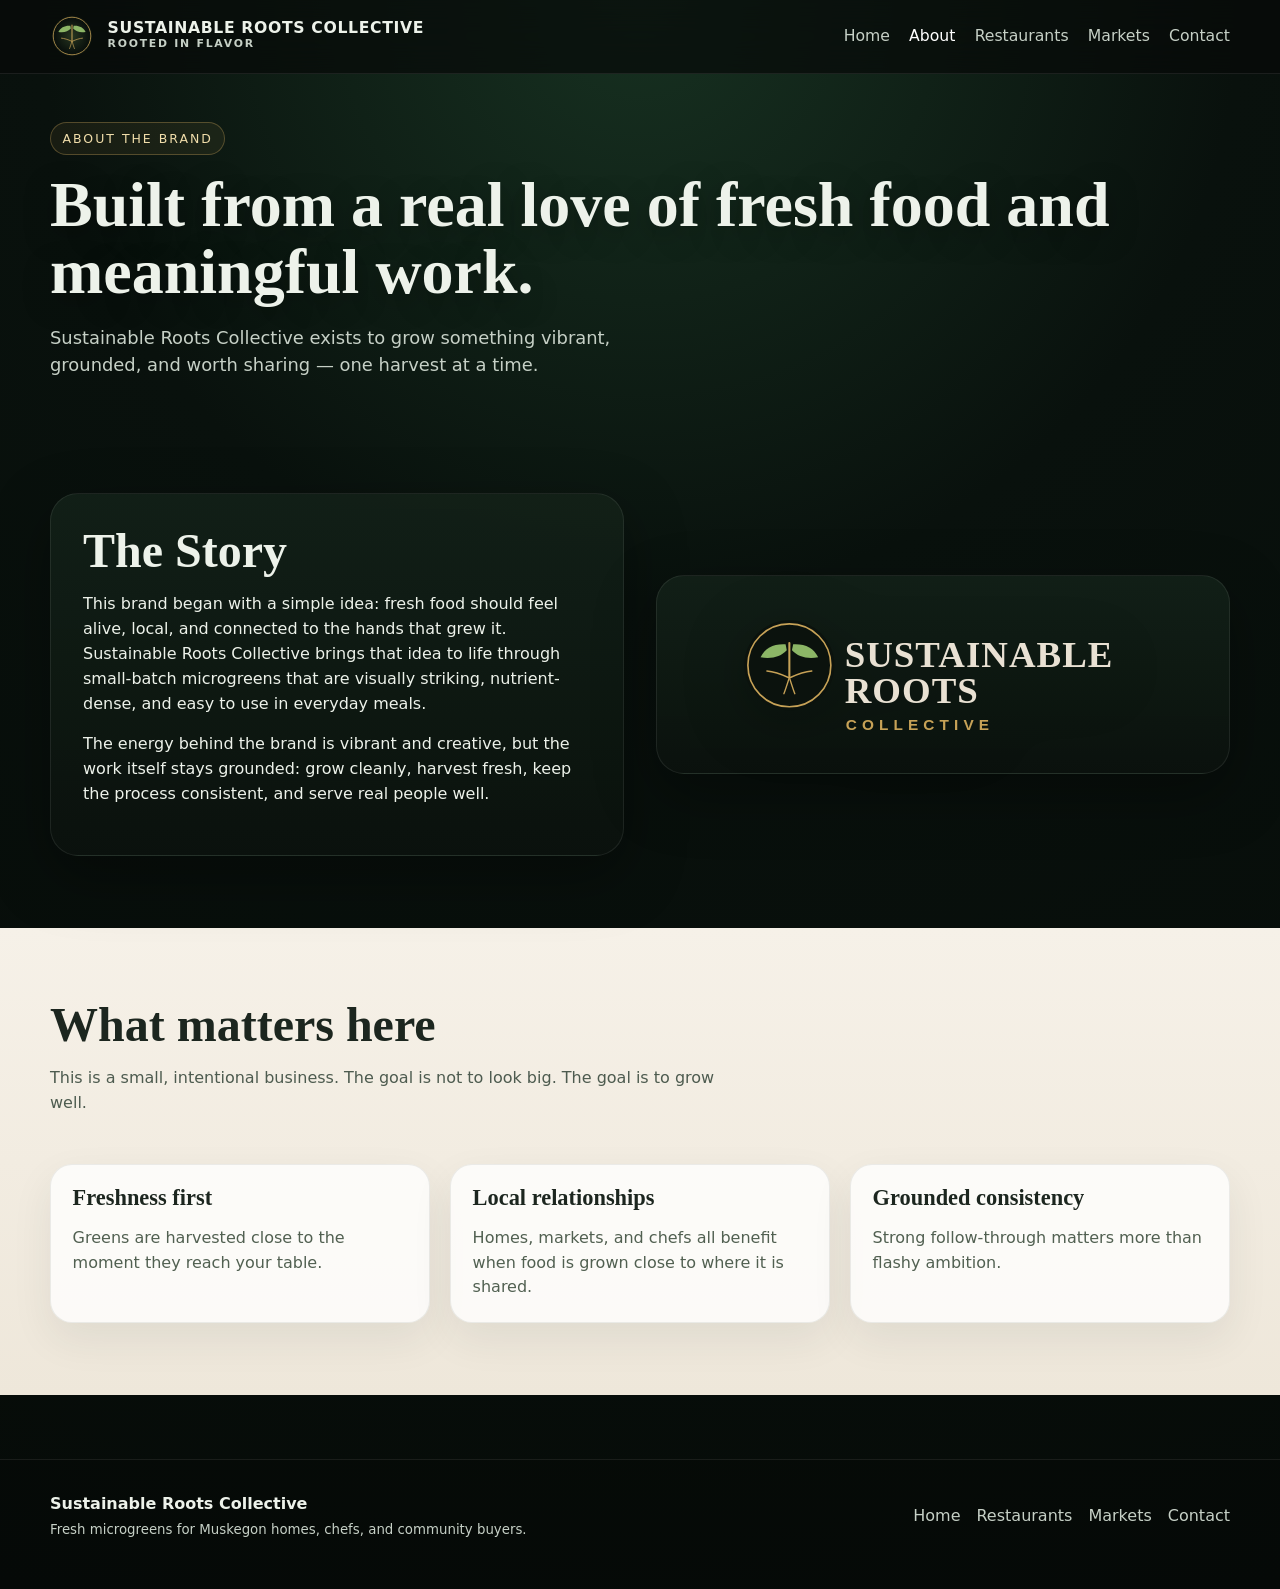
==== about.html @ 23911872 "Add files via upload" ====
<!DOCTYPE html><html lang="en"><head><meta charset="UTF-8"/><meta name="viewport" content="width=device-width, initial-scale=1.0"/><title>About — Sustainable Roots Collective</title><link rel="icon" type="image/svg+xml" href="assets/brand/favicon.svg"/><link rel="stylesheet" href="styles.css"/></head><body>
<header class="site-header"><div class="container nav"><a class="brand" href="index.html"><img src="assets/brand/logo-mark.svg" alt="logo"/><span class="brand-lockup"><span class="brand-name">Sustainable Roots Collective</span><span class="brand-tag">Rooted in flavor</span></span></a><nav class="nav-links"><a data-nav href="index.html">Home</a><a data-nav href="about.html">About</a><a data-nav href="restaurants.html">Restaurants</a><a data-nav href="markets.html">Markets</a><a data-nav href="contact.html">Contact</a></nav></div></header>
<main class="content-wrap"><section class="page-hero"><div class="container"><span class="eyebrow">About the brand</span><h1>Built from a real love of fresh food and meaningful work.</h1><p class="lead">Sustainable Roots Collective exists to grow something vibrant, grounded, and worth sharing — one harvest at a time.</p></div></section><section class="section"><div class="container two-col"><div class="panel"><h2>The Story</h2><p>This brand began with a simple idea: fresh food should feel alive, local, and connected to the hands that grew it. Sustainable Roots Collective brings that idea to life through small-batch microgreens that are visually striking, nutrient-dense, and easy to use in everyday meals.</p><p>The energy behind the brand is vibrant and creative, but the work itself stays grounded: grow cleanly, harvest fresh, keep the process consistent, and serve real people well.</p></div><div class="panel"><img src="assets/brand/logo-lockup.svg" alt="Sustainable Roots Collective logo lockup" style="max-width:420px;margin:0 auto;filter:drop-shadow(0 12px 30px rgba(0,0,0,.25));"/></div></div></section><section class="section section-light"><div class="container"><div class="section-head"><div><h2>What matters here</h2><p class="section-sub">This is a small, intentional business. The goal is not to look big. The goal is to grow well.</p></div></div><div class="cards"><article class="card"><h3>Freshness first</h3><p>Greens are harvested close to the moment they reach your table.</p></article><article class="card"><h3>Local relationships</h3><p>Homes, markets, and chefs all benefit when food is grown close to where it is shared.</p></article><article class="card"><h3>Grounded consistency</h3><p>Strong follow-through matters more than flashy ambition.</p></article></div></div></section></main>
<footer class="site-footer"><div class="container footer-grid"><div><strong>Sustainable Roots Collective</strong><br/><small>Fresh microgreens for Muskegon homes, chefs, and community buyers.</small></div><div class="footer-links"><a href="index.html">Home</a><a href="restaurants.html">Restaurants</a><a href="markets.html">Markets</a><a href="contact.html">Contact</a></div></div></footer><script src="script.js"></script></body></html>
---- styles.css ----
:root{
  --bg:#09110d;
  --bg-soft:#0f1914;
  --panel:rgba(18,32,24,.78);
  --panel-2:#f3efe6;
  --text:#edf2ea;
  --muted:#c6d0c6;
  --green:#86b663;
  --green-deep:#2e5b3f;
  --gold:#c7a257;
  --cream:#f5f0e7;
  --line:rgba(255,255,255,.08);
  --shadow:0 20px 60px rgba(0,0,0,.35);
  --radius:22px;
  --max:1180px;
}
*{box-sizing:border-box}
html{scroll-behavior:smooth}
body{margin:0;font-family:Inter,system-ui,-apple-system,BlinkMacSystemFont,"Segoe UI",sans-serif;background:radial-gradient(circle at top,#173121 0%, var(--bg) 35%, #060b08 100%);color:var(--text);line-height:1.55}
a{color:inherit;text-decoration:none}
img{max-width:100%;display:block}
.container{width:min(var(--max), calc(100% - 2rem));margin:0 auto}
.site-header{position:sticky;top:0;z-index:100;backdrop-filter:blur(18px);background:rgba(7,11,9,.72);border-bottom:1px solid var(--line)}
.nav{display:flex;align-items:center;justify-content:space-between;padding:.9rem 0;gap:1rem}
.brand{display:flex;align-items:center;gap:.85rem;font-weight:700;letter-spacing:.04em}
.brand img{width:44px;height:44px}
.brand-lockup{display:flex;flex-direction:column}
.brand-name{font-size:.98rem;text-transform:uppercase;line-height:1.05}
.brand-tag{font-size:.68rem;color:var(--muted);text-transform:uppercase;letter-spacing:.16em}
.nav-links{display:flex;gap:1.2rem;align-items:center;flex-wrap:wrap}
.nav-links a{color:var(--muted);font-size:.98rem}
.nav-links a:hover,.nav-links a.active{color:#fff}
.btn{display:inline-flex;align-items:center;justify-content:center;padding:.9rem 1.2rem;border-radius:999px;font-weight:700;border:1px solid transparent;transition:.2s ease;cursor:pointer}
.btn-primary{background:linear-gradient(180deg,var(--green),#6f9d50);color:#081009;box-shadow:0 10px 30px rgba(134,182,99,.25)}
.btn-primary:hover{transform:translateY(-1px)}
.btn-secondary{background:transparent;border-color:rgba(199,162,87,.45);color:var(--cream)}
.btn-secondary:hover{background:rgba(199,162,87,.08)}
.hero{padding:4rem 0 2.5rem}
.hero-grid{display:grid;grid-template-columns:1.05fr .95fr;gap:2rem;align-items:center}
.eyebrow{display:inline-block;margin-bottom:1rem;padding:.38rem .72rem;border-radius:999px;border:1px solid rgba(199,162,87,.35);color:#f0ddaa;background:rgba(199,162,87,.08);font-size:.78rem;text-transform:uppercase;letter-spacing:.16em}
h1,h2,h3{font-family:Georgia,"Times New Roman",serif;line-height:1.05;margin:0 0 1rem}
h1{font-size:clamp(2.8rem,7vw,5.6rem);text-shadow:0 8px 30px rgba(0,0,0,.35)}
h2{font-size:clamp(2rem,4vw,3rem)}
h3{font-size:1.4rem}
.lead{font-size:1.12rem;color:var(--muted);max-width:38rem}
.hero-actions{display:flex;gap:1rem;flex-wrap:wrap;margin:1.6rem 0 1.2rem}
.hero-note{color:#d3ddcf;font-size:.96rem}
.hero-art-wrap{position:relative}
.hero-art-wrap::before{content:"";position:absolute;inset:-8% -4% auto -4%;height:78%;background:radial-gradient(circle,rgba(134,182,99,.28),transparent 62%);filter:blur(20px);z-index:0}
.hero-art{position:relative;z-index:1;border-radius:28px;overflow:hidden;border:1px solid rgba(255,255,255,.08);box-shadow:var(--shadow)}
.hero-art img{width:100%;height:auto}
.section{padding:4.5rem 0}
.section.alt{background:linear-gradient(180deg,transparent,rgba(255,255,255,.02) 8%, transparent)}
.section-light{background:linear-gradient(180deg,#f6f1e8 0%, #eee7da 100%);color:#1c261f}
.section-light .section-sub,.section-light .muted,.section-light p{color:#4d5b4f}
.section-head{display:flex;justify-content:space-between;gap:2rem;align-items:end;margin-bottom:2rem}
.section-sub{max-width:42rem;color:var(--muted)}
.cards{display:grid;grid-template-columns:repeat(3,minmax(0,1fr));gap:1.25rem}
.card{background:linear-gradient(180deg,rgba(20,34,26,.9),rgba(13,21,17,.94));border:1px solid var(--line);padding:1.35rem;border-radius:var(--radius);box-shadow:var(--shadow)}
.section-light .card{background:rgba(255,255,255,.78);border-color:rgba(28,38,31,.08);box-shadow:0 16px 40px rgba(41,54,46,.08)}
.card p{margin:.4rem 0 0;color:var(--muted)}
.section-light .card p{color:#516051}
.value-list{display:grid;grid-template-columns:repeat(5,minmax(0,1fr));gap:.8rem;margin-top:1.6rem}
.value-chip{padding:.85rem 1rem;border-radius:999px;border:1px solid rgba(199,162,87,.25);text-align:center;color:#f6ead2;background:rgba(199,162,87,.08);font-weight:600;font-size:.95rem}
.two-col{display:grid;grid-template-columns:1fr 1fr;gap:2rem;align-items:center}
.story-card{background:linear-gradient(180deg,rgba(20,34,26,.92),rgba(11,18,14,.96));padding:2rem;border-radius:28px;border:1px solid var(--line);box-shadow:var(--shadow)}
.steps{display:grid;grid-template-columns:repeat(4,minmax(0,1fr));gap:1rem}
.step{padding:1.35rem;border-radius:20px;background:rgba(255,255,255,.04);border:1px solid var(--line)}
.step-num{display:inline-flex;width:2rem;height:2rem;border-radius:50%;background:rgba(134,182,99,.16);color:#d9efcc;align-items:center;justify-content:center;font-weight:700;margin-bottom:.9rem}
.cta-band{padding:2rem;border-radius:28px;background:linear-gradient(135deg,rgba(134,182,99,.18),rgba(199,162,87,.12));border:1px solid rgba(255,255,255,.08);display:flex;justify-content:space-between;gap:1.5rem;align-items:center}
.site-footer{border-top:1px solid var(--line);padding:2rem 0 3rem;background:rgba(0,0,0,.18)}
.footer-grid{display:flex;justify-content:space-between;gap:1.5rem;flex-wrap:wrap;align-items:center}
.footer-links{display:flex;gap:1rem;flex-wrap:wrap;color:var(--muted)}
.page-hero{padding:3rem 0 1.5rem}
.page-hero h1{font-size:clamp(2.4rem,5vw,4rem)}
.content-wrap{padding-bottom:4rem}
.panel{background:linear-gradient(180deg,rgba(19,33,24,.9),rgba(11,18,14,.95));border:1px solid var(--line);border-radius:28px;padding:2rem;box-shadow:var(--shadow)}
.contact-grid{display:grid;grid-template-columns:.9fr 1.1fr;gap:1.5rem}
form{display:grid;gap:1rem}
label{font-weight:600}
input,textarea,select{width:100%;padding:.95rem 1rem;border-radius:16px;border:1px solid rgba(255,255,255,.12);background:rgba(255,255,255,.04);color:#fff;font:inherit}
textarea{min-height:150px;resize:vertical}
small{color:var(--muted)}
.stat-grid{display:grid;grid-template-columns:repeat(3,1fr);gap:1rem}
.stat{padding:1.2rem;border-radius:20px;background:rgba(255,255,255,.04);border:1px solid var(--line)}
.stat strong{display:block;font-size:1.8rem;font-family:Georgia,"Times New Roman",serif;color:#f4e3b8}
.list-clean{margin:0;padding-left:1.1rem}
.list-clean li{margin:.55rem 0}
@media (max-width: 980px){
  .hero-grid,.two-col,.contact-grid{grid-template-columns:1fr}
  .cards{grid-template-columns:1fr 1fr}
  .steps{grid-template-columns:1fr 1fr}
  .value-list,.stat-grid{grid-template-columns:1fr 1fr}
  .cta-band,.section-head,.nav{align-items:flex-start}
}
@media (max-width: 700px){
  .nav{flex-direction:column}
  .nav-links{width:100%;justify-content:flex-start}
  .cards,.steps,.value-list,.stat-grid{grid-template-columns:1fr}
  .hero{padding-top:2.5rem}
  h1{font-size:clamp(2.4rem,12vw,4rem)}
}
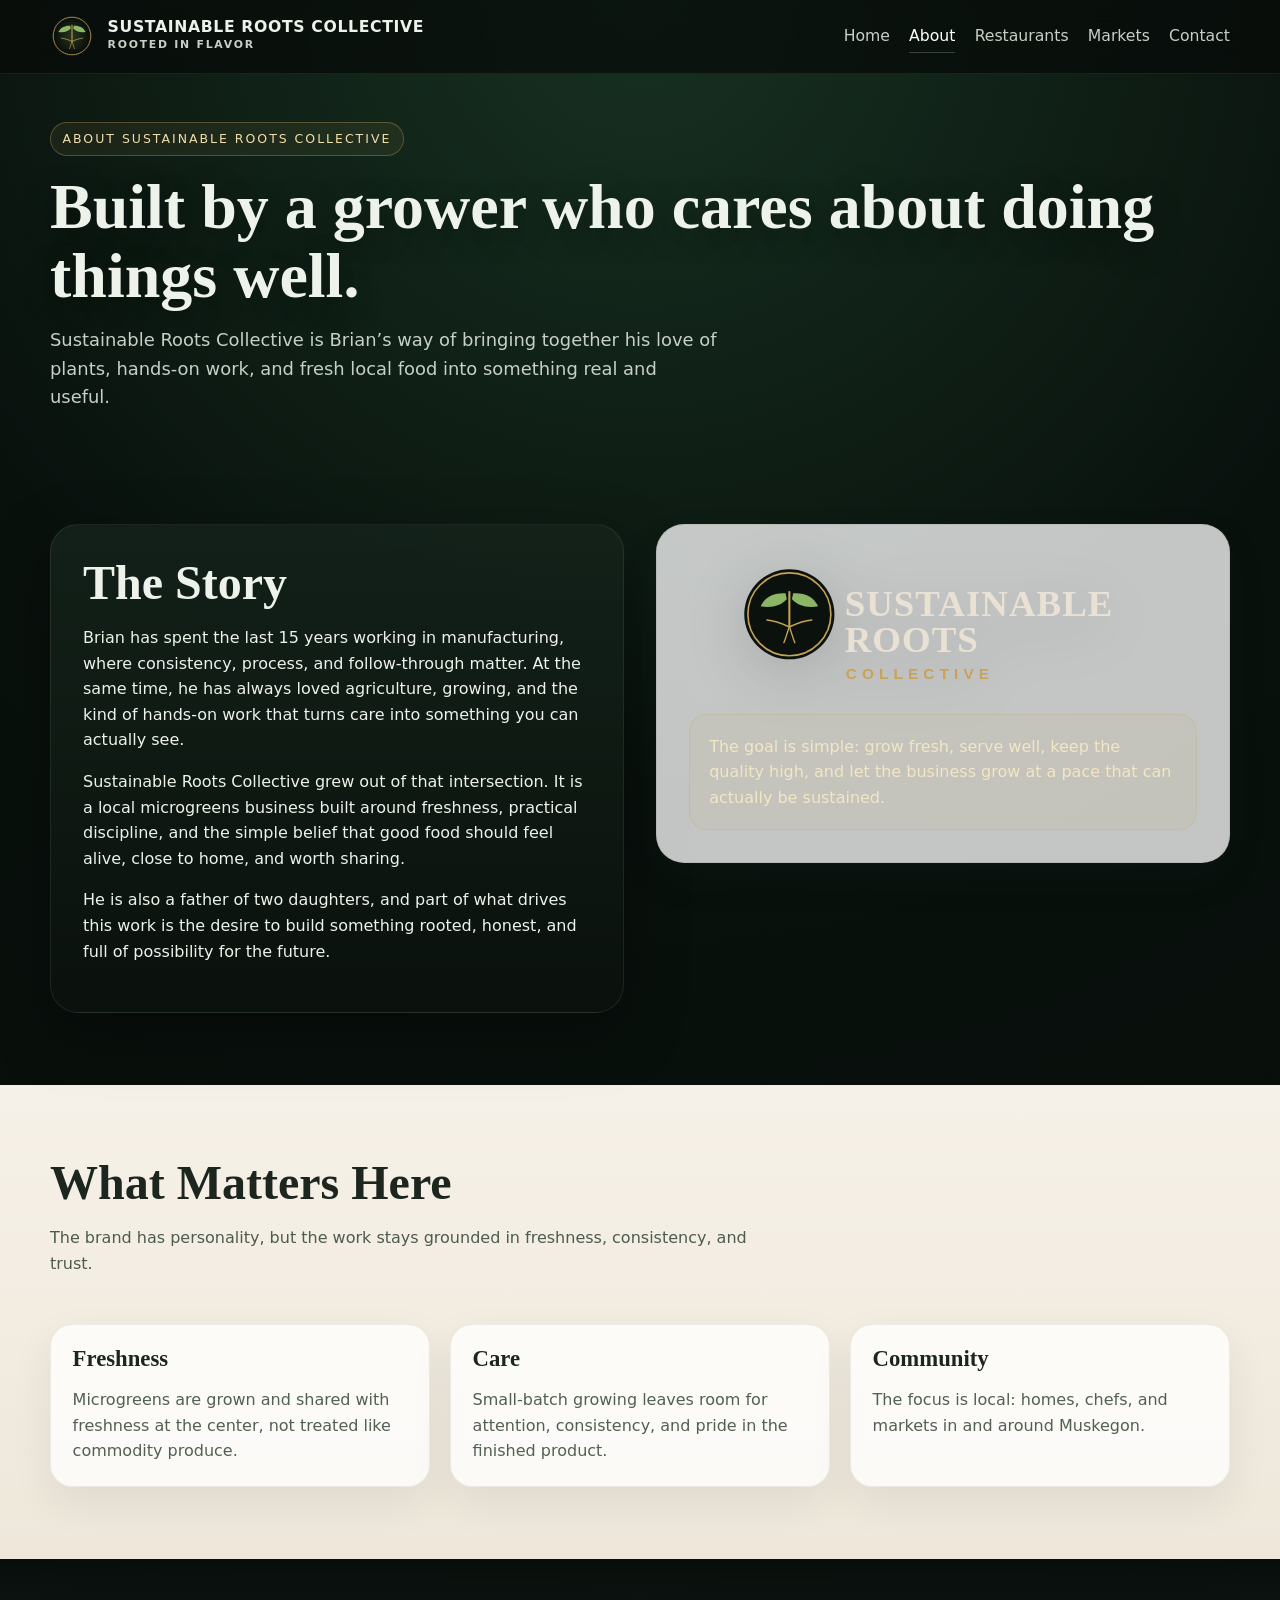
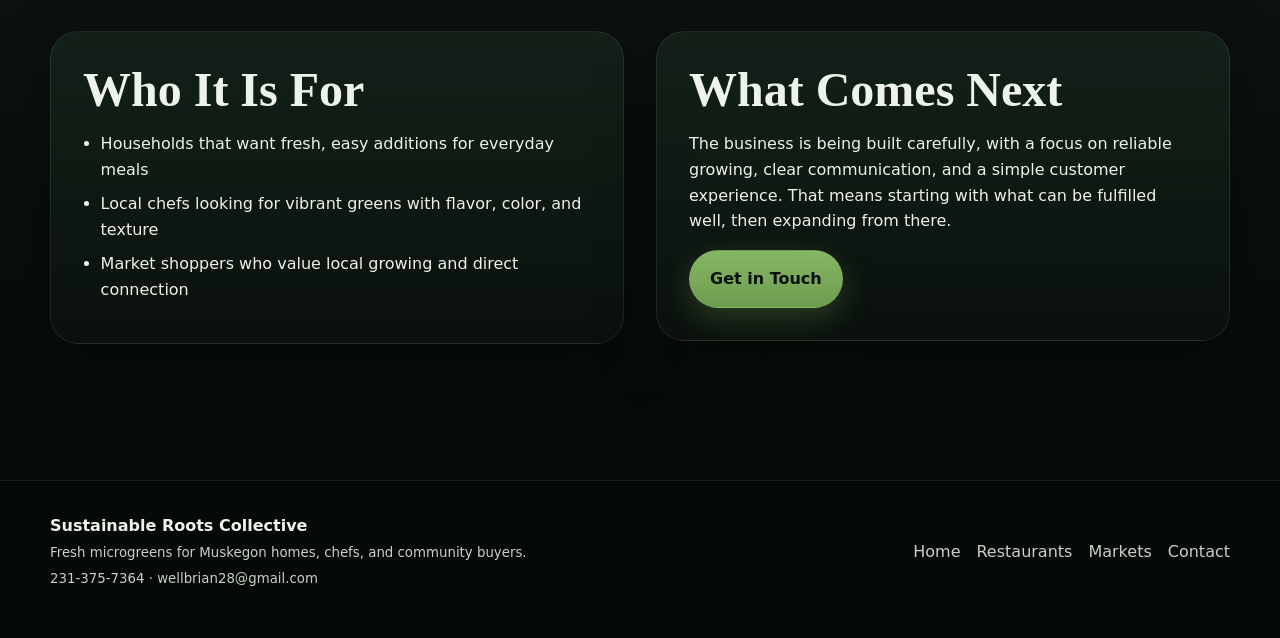
==== commit ae1cd98a: "Add files via upload" ====
--- a/about.html
+++ b/about.html
@@ -1,4 +1,112 @@
-<!DOCTYPE html><html lang="en"><head><meta charset="UTF-8"/><meta name="viewport" content="width=device-width, initial-scale=1.0"/><title>About — Sustainable Roots Collective</title><link rel="icon" type="image/svg+xml" href="assets/brand/favicon.svg"/><link rel="stylesheet" href="styles.css"/></head><body>
-<header class="site-header"><div class="container nav"><a class="brand" href="index.html"><img src="assets/brand/logo-mark.svg" alt="logo"/><span class="brand-lockup"><span class="brand-name">Sustainable Roots Collective</span><span class="brand-tag">Rooted in flavor</span></span></a><nav class="nav-links"><a data-nav href="index.html">Home</a><a data-nav href="about.html">About</a><a data-nav href="restaurants.html">Restaurants</a><a data-nav href="markets.html">Markets</a><a data-nav href="contact.html">Contact</a></nav></div></header>
-<main class="content-wrap"><section class="page-hero"><div class="container"><span class="eyebrow">About the brand</span><h1>Built from a real love of fresh food and meaningful work.</h1><p class="lead">Sustainable Roots Collective exists to grow something vibrant, grounded, and worth sharing — one harvest at a time.</p></div></section><section class="section"><div class="container two-col"><div class="panel"><h2>The Story</h2><p>This brand began with a simple idea: fresh food should feel alive, local, and connected to the hands that grew it. Sustainable Roots Collective brings that idea to life through small-batch microgreens that are visually striking, nutrient-dense, and easy to use in everyday meals.</p><p>The energy behind the brand is vibrant and creative, but the work itself stays grounded: grow cleanly, harvest fresh, keep the process consistent, and serve real people well.</p></div><div class="panel"><img src="assets/brand/logo-lockup.svg" alt="Sustainable Roots Collective logo lockup" style="max-width:420px;margin:0 auto;filter:drop-shadow(0 12px 30px rgba(0,0,0,.25));"/></div></div></section><section class="section section-light"><div class="container"><div class="section-head"><div><h2>What matters here</h2><p class="section-sub">This is a small, intentional business. The goal is not to look big. The goal is to grow well.</p></div></div><div class="cards"><article class="card"><h3>Freshness first</h3><p>Greens are harvested close to the moment they reach your table.</p></article><article class="card"><h3>Local relationships</h3><p>Homes, markets, and chefs all benefit when food is grown close to where it is shared.</p></article><article class="card"><h3>Grounded consistency</h3><p>Strong follow-through matters more than flashy ambition.</p></article></div></div></section></main>
-<footer class="site-footer"><div class="container footer-grid"><div><strong>Sustainable Roots Collective</strong><br/><small>Fresh microgreens for Muskegon homes, chefs, and community buyers.</small></div><div class="footer-links"><a href="index.html">Home</a><a href="restaurants.html">Restaurants</a><a href="markets.html">Markets</a><a href="contact.html">Contact</a></div></div></footer><script src="script.js"></script></body></html>
+<!DOCTYPE html>
+<html lang="en">
+<head>
+  <meta charset="UTF-8" />
+  <meta name="viewport" content="width=device-width, initial-scale=1.0" />
+  <title>About | Sustainable Roots Collective</title>
+  <meta name="description" content="Learn more about Brian and the story behind Sustainable Roots Collective, a Muskegon microgreens business rooted in freshness, care, and real follow-through." />
+  <meta property="og:title" content="About Sustainable Roots Collective" />
+  <meta property="og:description" content="A rooted, local microgreens business built from a love of growing, practical systems, and community." />
+  <meta property="og:image" content="assets/brand/hero-art.png" />
+  <link rel="icon" type="image/svg+xml" href="assets/brand/favicon.svg" />
+  <link rel="canonical" href="https://sustainable-roots-collective-site.netlify.app/about.html" />
+  <link rel="stylesheet" href="styles.css" />
+</head>
+<body>
+  <a class="skip-link" href="#main-content">Skip to content</a>
+  <header class="site-header">
+    <div class="container nav">
+      <a class="brand" href="index.html" aria-label="Sustainable Roots Collective home">
+        <img src="assets/brand/logo-mark.svg" alt="Sustainable Roots Collective mark" />
+        <span class="brand-lockup">
+          <span class="brand-name">Sustainable Roots Collective</span>
+          <span class="brand-tag">Rooted in flavor</span>
+        </span>
+      </a>
+      <nav class="nav-links" aria-label="Primary navigation">
+        <a data-nav href="index.html">Home</a>
+        <a data-nav href="about.html">About</a>
+        <a data-nav href="restaurants.html">Restaurants</a>
+        <a data-nav href="markets.html">Markets</a>
+        <a data-nav href="contact.html">Contact</a>
+      </nav>
+    </div>
+  </header>
+
+  <main id="main-content" class="content-wrap">
+    <section class="page-hero">
+      <div class="container">
+        <span class="eyebrow">About Sustainable Roots Collective</span>
+        <h1>Built by a grower who cares about doing things well.</h1>
+        <p class="lead">Sustainable Roots Collective is Brian’s way of bringing together his love of plants, hands-on work, and fresh local food into something real and useful.</p>
+      </div>
+    </section>
+
+    <section class="section">
+      <div class="container two-col">
+        <div class="panel">
+          <h2>The Story</h2>
+          <p>Brian has spent the last 15 years working in manufacturing, where consistency, process, and follow-through matter. At the same time, he has always loved agriculture, growing, and the kind of hands-on work that turns care into something you can actually see.</p>
+          <p>Sustainable Roots Collective grew out of that intersection. It is a local microgreens business built around freshness, practical discipline, and the simple belief that good food should feel alive, close to home, and worth sharing.</p>
+          <p>He is also a father of two daughters, and part of what drives this work is the desire to build something rooted, honest, and full of possibility for the future.</p>
+        </div>
+        <div class="panel light">
+          <img src="assets/brand/logo-lockup.svg" alt="Sustainable Roots Collective logo lockup" style="max-width:420px;margin:0 auto 1.5rem;filter:drop-shadow(0 12px 30px rgba(0,0,0,.15));" />
+          <div class="callout">The goal is simple: grow fresh, serve well, keep the quality high, and let the business grow at a pace that can actually be sustained.</div>
+        </div>
+      </div>
+    </section>
+
+    <section class="section section-light">
+      <div class="container">
+        <div class="section-head">
+          <div>
+            <h2>What Matters Here</h2>
+            <p class="section-sub">The brand has personality, but the work stays grounded in freshness, consistency, and trust.</p>
+          </div>
+        </div>
+        <div class="cards">
+          <article class="card"><h3>Freshness</h3><p>Microgreens are grown and shared with freshness at the center, not treated like commodity produce.</p></article>
+          <article class="card"><h3>Care</h3><p>Small-batch growing leaves room for attention, consistency, and pride in the finished product.</p></article>
+          <article class="card"><h3>Community</h3><p>The focus is local: homes, chefs, and markets in and around Muskegon.</p></article>
+        </div>
+      </div>
+    </section>
+
+    <section class="section alt">
+      <div class="container two-col">
+        <div class="panel">
+          <h2>Who It Is For</h2>
+          <ul class="list-clean">
+            <li>Households that want fresh, easy additions for everyday meals</li>
+            <li>Local chefs looking for vibrant greens with flavor, color, and texture</li>
+            <li>Market shoppers who value local growing and direct connection</li>
+          </ul>
+        </div>
+        <div class="panel">
+          <h2>What Comes Next</h2>
+          <p>The business is being built carefully, with a focus on reliable growing, clear communication, and a simple customer experience. That means starting with what can be fulfilled well, then expanding from there.</p>
+          <a class="btn btn-primary" href="contact.html">Get in Touch</a>
+        </div>
+      </div>
+    </section>
+  </main>
+
+  <footer class="site-footer">
+    <div class="container footer-grid">
+      <div>
+        <strong>Sustainable Roots Collective</strong><br/>
+        <small>Fresh microgreens for Muskegon homes, chefs, and community buyers.</small><br/>
+        <small><a href="tel:2313757364">231-375-7364</a> · <a href="mailto:wellbrian28@gmail.com">wellbrian28@gmail.com</a></small>
+      </div>
+      <div class="footer-links">
+        <a href="index.html">Home</a>
+        <a href="restaurants.html">Restaurants</a>
+        <a href="markets.html">Markets</a>
+        <a href="contact.html">Contact</a>
+      </div>
+    </div>
+  </footer>
+  <script src="script.js"></script>
+</body>
+</html>
--- a/styles.css
+++ b/styles.css
@@ -1,25 +1,33 @@
 :root{
   --bg:#09110d;
   --bg-soft:#0f1914;
-  --panel:rgba(18,32,24,.78);
+  --bg-deeper:#060b08;
+  --panel:rgba(18,32,24,.82);
+  --panel-strong:rgba(12,20,16,.94);
   --panel-2:#f3efe6;
   --text:#edf2ea;
   --muted:#c6d0c6;
   --green:#86b663;
   --green-deep:#2e5b3f;
   --gold:#c7a257;
+  --gold-soft:#f0ddaa;
   --cream:#f5f0e7;
+  --ink:#1c261f;
   --line:rgba(255,255,255,.08);
+  --line-strong:rgba(255,255,255,.16);
   --shadow:0 20px 60px rgba(0,0,0,.35);
   --radius:22px;
   --max:1180px;
 }
 *{box-sizing:border-box}
 html{scroll-behavior:smooth}
-body{margin:0;font-family:Inter,system-ui,-apple-system,BlinkMacSystemFont,"Segoe UI",sans-serif;background:radial-gradient(circle at top,#173121 0%, var(--bg) 35%, #060b08 100%);color:var(--text);line-height:1.55}
+body{margin:0;font-family:Inter,system-ui,-apple-system,BlinkMacSystemFont,"Segoe UI",sans-serif;background:radial-gradient(circle at top,#173121 0%, var(--bg) 34%, var(--bg-deeper) 100%);color:var(--text);line-height:1.6}
 a{color:inherit;text-decoration:none}
+a:hover{text-decoration:none}
 img{max-width:100%;display:block}
 .container{width:min(var(--max), calc(100% - 2rem));margin:0 auto}
+.skip-link{position:absolute;left:-999px;top:auto;width:1px;height:1px;overflow:hidden}
+.skip-link:focus{left:1rem;top:1rem;width:auto;height:auto;padding:.8rem 1rem;background:#fff;color:#000;z-index:999;border-radius:999px}
 .site-header{position:sticky;top:0;z-index:100;backdrop-filter:blur(18px);background:rgba(7,11,9,.72);border-bottom:1px solid var(--line)}
 .nav{display:flex;align-items:center;justify-content:space-between;padding:.9rem 0;gap:1rem}
 .brand{display:flex;align-items:center;gap:.85rem;font-weight:700;letter-spacing:.04em}
@@ -28,75 +36,89 @@
 .brand-name{font-size:.98rem;text-transform:uppercase;line-height:1.05}
 .brand-tag{font-size:.68rem;color:var(--muted);text-transform:uppercase;letter-spacing:.16em}
 .nav-links{display:flex;gap:1.2rem;align-items:center;flex-wrap:wrap}
-.nav-links a{color:var(--muted);font-size:.98rem}
-.nav-links a:hover,.nav-links a.active{color:#fff}
-.btn{display:inline-flex;align-items:center;justify-content:center;padding:.9rem 1.2rem;border-radius:999px;font-weight:700;border:1px solid transparent;transition:.2s ease;cursor:pointer}
+.nav-links a{color:var(--muted);font-size:.98rem;padding:.25rem 0;border-bottom:1px solid transparent}
+.nav-links a:hover,.nav-links a.active{color:#fff;border-color:rgba(255,255,255,.2)}
+.btn{display:inline-flex;align-items:center;justify-content:center;padding:.95rem 1.25rem;border-radius:999px;font-weight:700;border:1px solid transparent;transition:.2s ease;cursor:pointer;min-height:48px}
+.btn:hover{transform:translateY(-1px)}
 .btn-primary{background:linear-gradient(180deg,var(--green),#6f9d50);color:#081009;box-shadow:0 10px 30px rgba(134,182,99,.25)}
-.btn-primary:hover{transform:translateY(-1px)}
 .btn-secondary{background:transparent;border-color:rgba(199,162,87,.45);color:var(--cream)}
 .btn-secondary:hover{background:rgba(199,162,87,.08)}
+.btn-text{display:inline-flex;align-items:center;gap:.35rem;color:var(--gold-soft);font-weight:700}
 .hero{padding:4rem 0 2.5rem}
 .hero-grid{display:grid;grid-template-columns:1.05fr .95fr;gap:2rem;align-items:center}
-.eyebrow{display:inline-block;margin-bottom:1rem;padding:.38rem .72rem;border-radius:999px;border:1px solid rgba(199,162,87,.35);color:#f0ddaa;background:rgba(199,162,87,.08);font-size:.78rem;text-transform:uppercase;letter-spacing:.16em}
-h1,h2,h3{font-family:Georgia,"Times New Roman",serif;line-height:1.05;margin:0 0 1rem}
-h1{font-size:clamp(2.8rem,7vw,5.6rem);text-shadow:0 8px 30px rgba(0,0,0,.35)}
+.eyebrow{display:inline-block;margin-bottom:1rem;padding:.38rem .72rem;border-radius:999px;border:1px solid rgba(199,162,87,.35);color:var(--gold-soft);background:rgba(199,162,87,.08);font-size:.78rem;text-transform:uppercase;letter-spacing:.16em}
+h1,h2,h3{font-family:Georgia,"Times New Roman",serif;line-height:1.08;margin:0 0 1rem}
+h1{font-size:clamp(2.8rem,7vw,5.4rem);text-shadow:0 8px 30px rgba(0,0,0,.35)}
 h2{font-size:clamp(2rem,4vw,3rem)}
-h3{font-size:1.4rem}
-.lead{font-size:1.12rem;color:var(--muted);max-width:38rem}
-.hero-actions{display:flex;gap:1rem;flex-wrap:wrap;margin:1.6rem 0 1.2rem}
-.hero-note{color:#d3ddcf;font-size:.96rem}
+h3{font-size:1.42rem}
+p{margin:0 0 1rem}
+.lead{font-size:1.12rem;color:var(--muted);max-width:42rem}
+.hero-actions{display:flex;gap:1rem;flex-wrap:wrap;margin:1.6rem 0 1.1rem}
+.hero-note{color:#d3ddcf;font-size:.96rem;max-width:42rem}
 .hero-art-wrap{position:relative}
 .hero-art-wrap::before{content:"";position:absolute;inset:-8% -4% auto -4%;height:78%;background:radial-gradient(circle,rgba(134,182,99,.28),transparent 62%);filter:blur(20px);z-index:0}
 .hero-art{position:relative;z-index:1;border-radius:28px;overflow:hidden;border:1px solid rgba(255,255,255,.08);box-shadow:var(--shadow)}
 .hero-art img{width:100%;height:auto}
 .section{padding:4.5rem 0}
 .section.alt{background:linear-gradient(180deg,transparent,rgba(255,255,255,.02) 8%, transparent)}
-.section-light{background:linear-gradient(180deg,#f6f1e8 0%, #eee7da 100%);color:#1c261f}
-.section-light .section-sub,.section-light .muted,.section-light p{color:#4d5b4f}
+.section-light{background:linear-gradient(180deg,#f6f1e8 0%, #eee7da 100%);color:var(--ink)}
+.section-light .section-sub,.section-light .muted,.section-light p,.section-light li,.section-light small{color:#4d5b4f}
 .section-head{display:flex;justify-content:space-between;gap:2rem;align-items:end;margin-bottom:2rem}
-.section-sub{max-width:42rem;color:var(--muted)}
+.section-sub{max-width:46rem;color:var(--muted)}
 .cards{display:grid;grid-template-columns:repeat(3,minmax(0,1fr));gap:1.25rem}
 .card{background:linear-gradient(180deg,rgba(20,34,26,.9),rgba(13,21,17,.94));border:1px solid var(--line);padding:1.35rem;border-radius:var(--radius);box-shadow:var(--shadow)}
+.card p{margin:.4rem 0 0;color:var(--muted)}
 .section-light .card{background:rgba(255,255,255,.78);border-color:rgba(28,38,31,.08);box-shadow:0 16px 40px rgba(41,54,46,.08)}
-.card p{margin:.4rem 0 0;color:var(--muted)}
 .section-light .card p{color:#516051}
 .value-list{display:grid;grid-template-columns:repeat(5,minmax(0,1fr));gap:.8rem;margin-top:1.6rem}
 .value-chip{padding:.85rem 1rem;border-radius:999px;border:1px solid rgba(199,162,87,.25);text-align:center;color:#f6ead2;background:rgba(199,162,87,.08);font-weight:600;font-size:.95rem}
-.two-col{display:grid;grid-template-columns:1fr 1fr;gap:2rem;align-items:center}
-.story-card{background:linear-gradient(180deg,rgba(20,34,26,.92),rgba(11,18,14,.96));padding:2rem;border-radius:28px;border:1px solid var(--line);box-shadow:var(--shadow)}
+.two-col{display:grid;grid-template-columns:1fr 1fr;gap:2rem;align-items:start}
+.story-card,.panel{background:linear-gradient(180deg,rgba(20,34,26,.92),rgba(11,18,14,.96));padding:2rem;border-radius:28px;border:1px solid var(--line);box-shadow:var(--shadow)}
+.panel.light{background:rgba(255,255,255,.76);color:var(--ink);border-color:rgba(28,38,31,.08);box-shadow:0 16px 40px rgba(41,54,46,.08)}
+.panel.light p,.panel.light li,.panel.light small{color:#4d5b4f}
 .steps{display:grid;grid-template-columns:repeat(4,minmax(0,1fr));gap:1rem}
 .step{padding:1.35rem;border-radius:20px;background:rgba(255,255,255,.04);border:1px solid var(--line)}
+.step p:last-child{margin-bottom:0}
 .step-num{display:inline-flex;width:2rem;height:2rem;border-radius:50%;background:rgba(134,182,99,.16);color:#d9efcc;align-items:center;justify-content:center;font-weight:700;margin-bottom:.9rem}
 .cta-band{padding:2rem;border-radius:28px;background:linear-gradient(135deg,rgba(134,182,99,.18),rgba(199,162,87,.12));border:1px solid rgba(255,255,255,.08);display:flex;justify-content:space-between;gap:1.5rem;align-items:center}
 .site-footer{border-top:1px solid var(--line);padding:2rem 0 3rem;background:rgba(0,0,0,.18)}
 .footer-grid{display:flex;justify-content:space-between;gap:1.5rem;flex-wrap:wrap;align-items:center}
 .footer-links{display:flex;gap:1rem;flex-wrap:wrap;color:var(--muted)}
+.footer-links a:hover{color:#fff}
 .page-hero{padding:3rem 0 1.5rem}
 .page-hero h1{font-size:clamp(2.4rem,5vw,4rem)}
 .content-wrap{padding-bottom:4rem}
-.panel{background:linear-gradient(180deg,rgba(19,33,24,.9),rgba(11,18,14,.95));border:1px solid var(--line);border-radius:28px;padding:2rem;box-shadow:var(--shadow)}
 .contact-grid{display:grid;grid-template-columns:.9fr 1.1fr;gap:1.5rem}
 form{display:grid;gap:1rem}
-label{font-weight:600}
+label{font-weight:600;display:block;margin-bottom:.35rem}
 input,textarea,select{width:100%;padding:.95rem 1rem;border-radius:16px;border:1px solid rgba(255,255,255,.12);background:rgba(255,255,255,.04);color:#fff;font:inherit}
+select option{color:#111}
 textarea{min-height:150px;resize:vertical}
+input::placeholder,textarea::placeholder{color:#aeb9ae}
+input:focus,textarea:focus,select:focus,a:focus,button:focus{outline:3px solid rgba(199,162,87,.45);outline-offset:2px}
 small{color:var(--muted)}
 .stat-grid{display:grid;grid-template-columns:repeat(3,1fr);gap:1rem}
 .stat{padding:1.2rem;border-radius:20px;background:rgba(255,255,255,.04);border:1px solid var(--line)}
 .stat strong{display:block;font-size:1.8rem;font-family:Georgia,"Times New Roman",serif;color:#f4e3b8}
 .list-clean{margin:0;padding-left:1.1rem}
 .list-clean li{margin:.55rem 0}
+.faq-grid{display:grid;grid-template-columns:repeat(2,minmax(0,1fr));gap:1rem}
+.faq{padding:1.35rem;border-radius:20px;background:rgba(255,255,255,.04);border:1px solid var(--line)}
+.faq p:last-child{margin-bottom:0}
+.callout{padding:1.15rem 1.2rem;border-radius:18px;background:rgba(199,162,87,.08);border:1px solid rgba(199,162,87,.2);color:#f2e6c5}
+.inline-link{color:var(--gold-soft);text-decoration:underline;text-underline-offset:2px}
 @media (max-width: 980px){
   .hero-grid,.two-col,.contact-grid{grid-template-columns:1fr}
   .cards{grid-template-columns:1fr 1fr}
   .steps{grid-template-columns:1fr 1fr}
-  .value-list,.stat-grid{grid-template-columns:1fr 1fr}
+  .value-list,.stat-grid,.faq-grid{grid-template-columns:1fr 1fr}
   .cta-band,.section-head,.nav{align-items:flex-start}
 }
 @media (max-width: 700px){
   .nav{flex-direction:column}
   .nav-links{width:100%;justify-content:flex-start}
-  .cards,.steps,.value-list,.stat-grid{grid-template-columns:1fr}
+  .cards,.steps,.value-list,.stat-grid,.faq-grid{grid-template-columns:1fr}
   .hero{padding-top:2.5rem}
   h1{font-size:clamp(2.4rem,12vw,4rem)}
+  .cta-band{flex-direction:column;align-items:flex-start}
 }
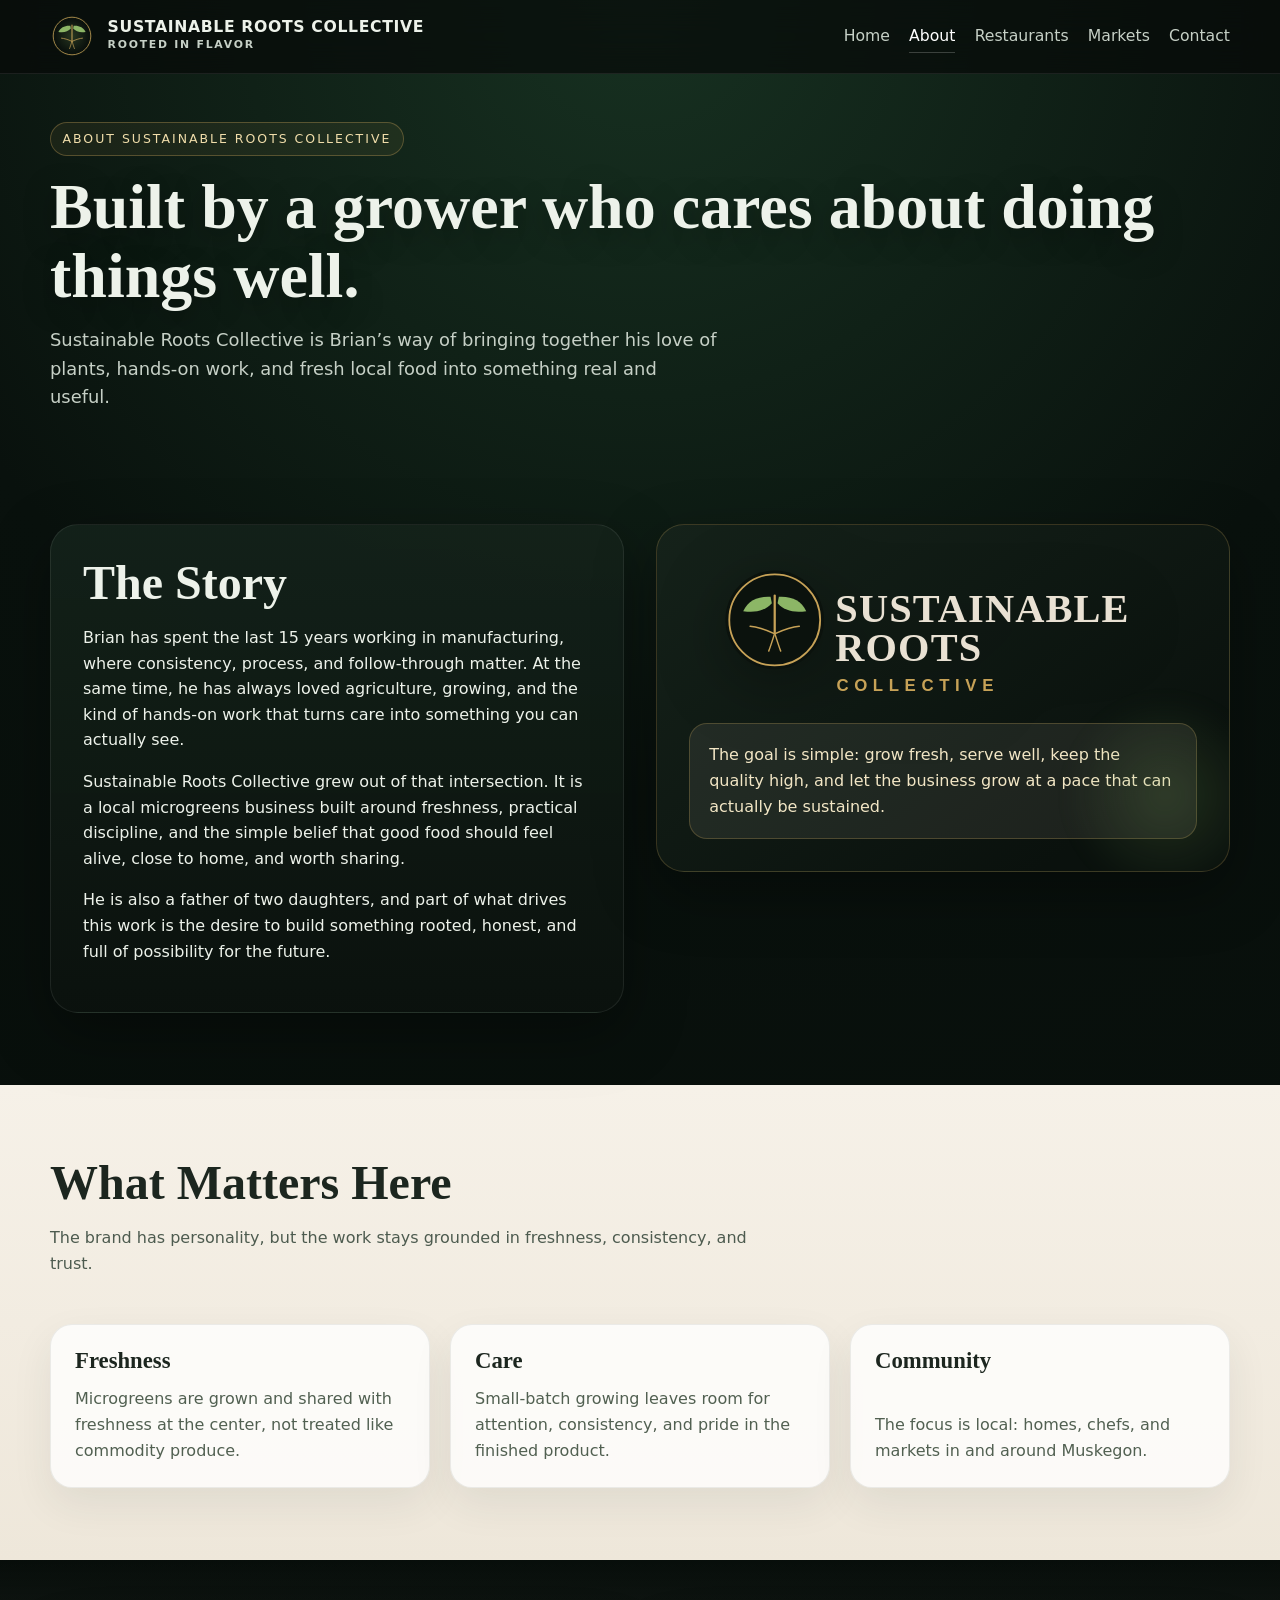
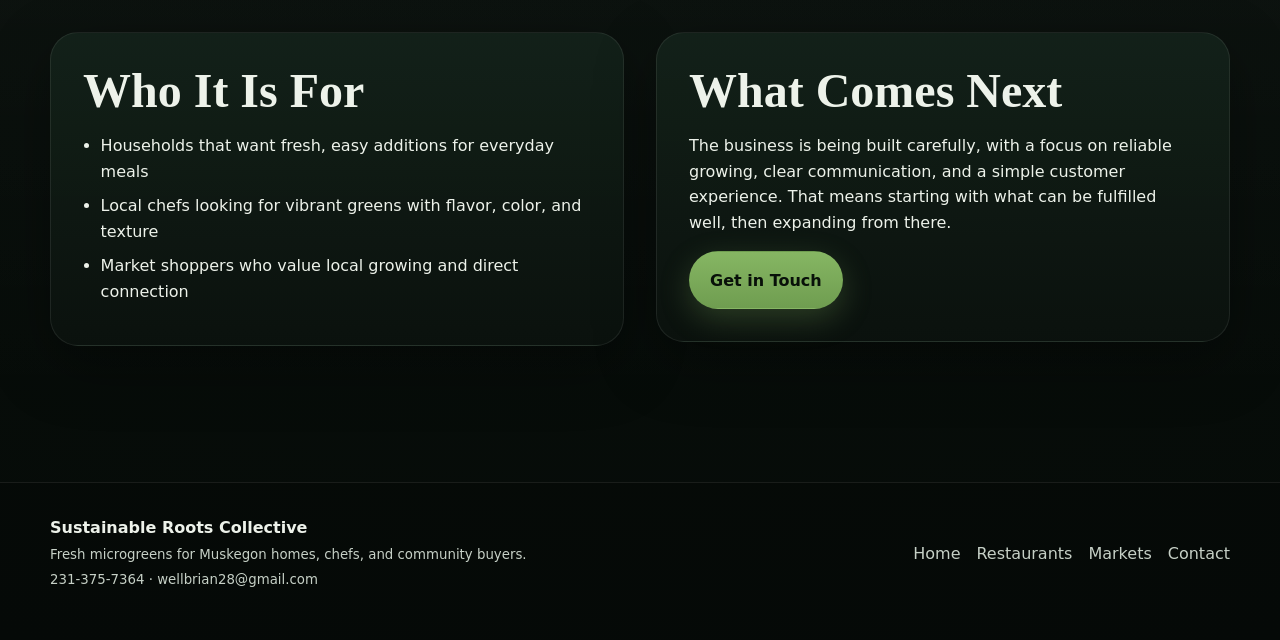
==== commit a999e50b: "Add files via upload" ====
--- a/about.html
+++ b/about.html
@@ -50,8 +50,8 @@
           <p>Sustainable Roots Collective grew out of that intersection. It is a local microgreens business built around freshness, practical discipline, and the simple belief that good food should feel alive, close to home, and worth sharing.</p>
           <p>He is also a father of two daughters, and part of what drives this work is the desire to build something rooted, honest, and full of possibility for the future.</p>
         </div>
-        <div class="panel light">
-          <img src="assets/brand/logo-lockup.svg" alt="Sustainable Roots Collective logo lockup" style="max-width:420px;margin:0 auto 1.5rem;filter:drop-shadow(0 12px 30px rgba(0,0,0,.15));" />
+        <div class="panel about-brand-card">
+          <img class="about-brand-lockup" src="assets/brand/logo-lockup.svg" alt="Sustainable Roots Collective logo lockup" />
           <div class="callout">The goal is simple: grow fresh, serve well, keep the quality high, and let the business grow at a pace that can actually be sustained.</div>
         </div>
       </div>
--- a/styles.css
+++ b/styles.css
@@ -65,21 +65,41 @@
 .section-light .section-sub,.section-light .muted,.section-light p,.section-light li,.section-light small{color:#4d5b4f}
 .section-head{display:flex;justify-content:space-between;gap:2rem;align-items:end;margin-bottom:2rem}
 .section-sub{max-width:46rem;color:var(--muted)}
-.cards{display:grid;grid-template-columns:repeat(3,minmax(0,1fr));gap:1.25rem}
-.card{background:linear-gradient(180deg,rgba(20,34,26,.9),rgba(13,21,17,.94));border:1px solid var(--line);padding:1.35rem;border-radius:var(--radius);box-shadow:var(--shadow)}
+.cards{display:grid;grid-template-columns:repeat(3,minmax(0,1fr));gap:1.25rem;align-items:stretch}
+.card{background:linear-gradient(180deg,rgba(20,34,26,.9),rgba(13,21,17,.94));border:1px solid var(--line);padding:1.5rem;border-radius:var(--radius);box-shadow:var(--shadow);display:flex;flex-direction:column;min-height:100%}
+.card h3{margin-bottom:.8rem}
 .card p{margin:.4rem 0 0;color:var(--muted)}
+.card .btn,.card p:last-child{margin-top:auto}
+.card .btn{align-self:flex-start}
 .section-light .card{background:rgba(255,255,255,.78);border-color:rgba(28,38,31,.08);box-shadow:0 16px 40px rgba(41,54,46,.08)}
 .section-light .card p{color:#516051}
-.value-list{display:grid;grid-template-columns:repeat(5,minmax(0,1fr));gap:.8rem;margin-top:1.6rem}
-.value-chip{padding:.85rem 1rem;border-radius:999px;border:1px solid rgba(199,162,87,.25);text-align:center;color:#f6ead2;background:rgba(199,162,87,.08);font-weight:600;font-size:.95rem}
+.product-showcase{display:grid;grid-template-columns:1.15fr .85fr;gap:1.5rem;align-items:stretch;margin-top:1.8rem}
+.product-feature,.product-stack{display:grid;gap:1rem}
+.product-stack{grid-template-columns:1fr 1fr}
+.product-shot{position:relative;overflow:hidden;border-radius:26px;border:1px solid rgba(199,162,87,.22);min-height:260px;background:linear-gradient(145deg,rgba(134,182,99,.2),rgba(13,21,17,.82));box-shadow:0 16px 40px rgba(41,54,46,.12)}
+.product-shot.tall{min-height:100%}
+.product-shot::before{content:'';position:absolute;inset:0;background:radial-gradient(circle at 20% 20%,rgba(255,255,255,.28),transparent 36%),linear-gradient(160deg,rgba(134,182,99,.15),transparent 55%)}
+.product-shot::after{content:'';position:absolute;left:0;right:0;bottom:0;height:42%;background:linear-gradient(180deg,transparent,rgba(7,11,9,.7))}
+.product-shot img{position:absolute;inset:0;width:100%;height:100%;object-fit:cover;opacity:.18;mix-blend-mode:multiply;filter:saturate(.8)}
+.product-label{position:absolute;left:1rem;right:1rem;bottom:1rem;z-index:1;background:rgba(245,240,231,.92);color:var(--ink);border:1px solid rgba(199,162,87,.26);border-radius:20px;padding:.95rem 1rem;box-shadow:0 12px 30px rgba(41,54,46,.12)}
+.product-label strong{display:block;font-family:Georgia,"Times New Roman",serif;font-size:1.08rem;margin-bottom:.2rem}
+.product-label span{display:block;color:#556454;font-size:.95rem;line-height:1.45}
+.product-note{margin-top:1rem;color:#556454;font-size:.96rem}
+.value-list{display:grid;grid-template-columns:repeat(5,minmax(0,1fr));gap:.8rem;margin-top:1.2rem}
+.value-chip{padding:.85rem 1rem;border-radius:999px;border:1px solid rgba(199,162,87,.25);text-align:center;color:#6a5836;background:rgba(199,162,87,.08);font-weight:600;font-size:.95rem}
 .two-col{display:grid;grid-template-columns:1fr 1fr;gap:2rem;align-items:start}
 .story-card,.panel{background:linear-gradient(180deg,rgba(20,34,26,.92),rgba(11,18,14,.96));padding:2rem;border-radius:28px;border:1px solid var(--line);box-shadow:var(--shadow)}
-.panel.light{background:rgba(255,255,255,.76);color:var(--ink);border-color:rgba(28,38,31,.08);box-shadow:0 16px 40px rgba(41,54,46,.08)}
+.panel.light{background:rgba(255,255,255,.9);color:var(--ink);border-color:rgba(28,38,31,.08);box-shadow:0 16px 40px rgba(41,54,46,.08)}
 .panel.light p,.panel.light li,.panel.light small{color:#4d5b4f}
+.about-brand-card{background:linear-gradient(145deg,#15221a,#0a110d 82%);color:var(--text);border:1px solid rgba(199,162,87,.24);position:relative;overflow:hidden}
+.about-brand-card::before{content:'';position:absolute;inset:auto -8% -10% auto;width:220px;height:220px;background:radial-gradient(circle,rgba(134,182,99,.18),transparent 64%);filter:blur(10px)}
+.about-brand-lockup{max-width:460px;margin:0 auto 1.25rem;filter:drop-shadow(0 14px 34px rgba(0,0,0,.32))}
+.about-brand-card .callout{background:rgba(245,240,231,.08);border-color:rgba(199,162,87,.28);color:#f2e6c5}
 .steps{display:grid;grid-template-columns:repeat(4,minmax(0,1fr));gap:1rem}
-.step{padding:1.35rem;border-radius:20px;background:rgba(255,255,255,.04);border:1px solid var(--line)}
-.step p:last-child{margin-bottom:0}
-.step-num{display:inline-flex;width:2rem;height:2rem;border-radius:50%;background:rgba(134,182,99,.16);color:#d9efcc;align-items:center;justify-content:center;font-weight:700;margin-bottom:.9rem}
+.step{padding:1.4rem 1.35rem;border-radius:22px;background:rgba(255,255,255,.04);border:1px solid var(--line);display:grid;grid-template-columns:auto 1fr;grid-template-rows:auto auto;column-gap:1rem;row-gap:.4rem;align-items:start}
+.step p:last-child{margin-bottom:0;grid-column:2}
+.step strong{grid-column:2;display:block;padding-top:.18rem}
+.step-num{display:inline-flex;width:2.25rem;height:2.25rem;border-radius:50%;background:rgba(134,182,99,.16);color:#d9efcc;align-items:center;justify-content:center;font-weight:700;grid-row:1 / span 2;align-self:start;margin-top:.12rem}
 .cta-band{padding:2rem;border-radius:28px;background:linear-gradient(135deg,rgba(134,182,99,.18),rgba(199,162,87,.12));border:1px solid rgba(255,255,255,.08);display:flex;justify-content:space-between;gap:1.5rem;align-items:center}
 .site-footer{border-top:1px solid var(--line);padding:2rem 0 3rem;background:rgba(0,0,0,.18)}
 .footer-grid{display:flex;justify-content:space-between;gap:1.5rem;flex-wrap:wrap;align-items:center}
@@ -108,17 +128,20 @@
 .callout{padding:1.15rem 1.2rem;border-radius:18px;background:rgba(199,162,87,.08);border:1px solid rgba(199,162,87,.2);color:#f2e6c5}
 .inline-link{color:var(--gold-soft);text-decoration:underline;text-underline-offset:2px}
 @media (max-width: 980px){
-  .hero-grid,.two-col,.contact-grid{grid-template-columns:1fr}
+  .hero-grid,.two-col,.contact-grid,.product-showcase{grid-template-columns:1fr}
   .cards{grid-template-columns:1fr 1fr}
   .steps{grid-template-columns:1fr 1fr}
-  .value-list,.stat-grid,.faq-grid{grid-template-columns:1fr 1fr}
+  .value-list,.stat-grid,.faq-grid,.product-stack{grid-template-columns:1fr 1fr}
   .cta-band,.section-head,.nav{align-items:flex-start}
 }
 @media (max-width: 700px){
   .nav{flex-direction:column}
   .nav-links{width:100%;justify-content:flex-start}
-  .cards,.steps,.value-list,.stat-grid,.faq-grid{grid-template-columns:1fr}
+  .cards,.steps,.value-list,.stat-grid,.faq-grid,.product-stack{grid-template-columns:1fr}
   .hero{padding-top:2.5rem}
   h1{font-size:clamp(2.4rem,12vw,4rem)}
   .cta-band{flex-direction:column;align-items:flex-start}
+  .step{grid-template-columns:1fr;row-gap:.7rem}
+  .step strong,.step p:last-child{grid-column:auto}
+  .step-num{grid-row:auto;margin-top:0}
 }
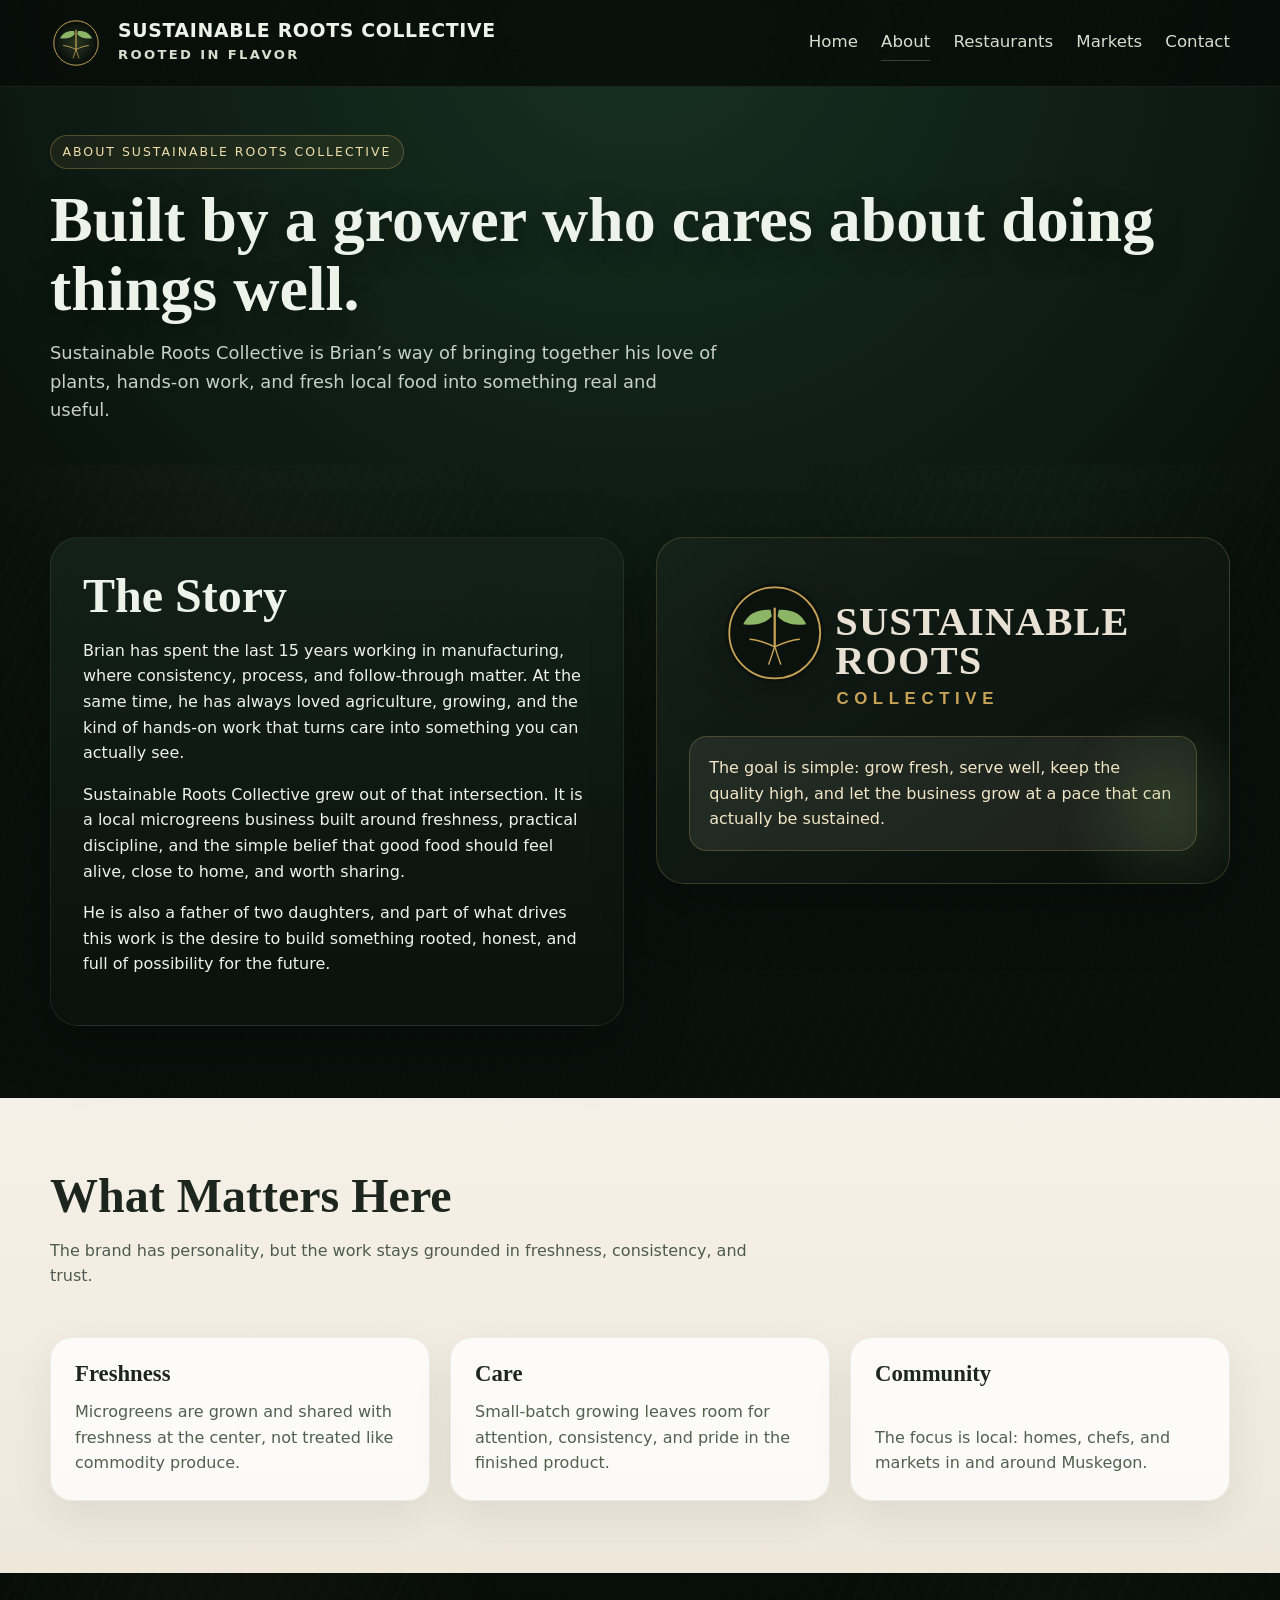
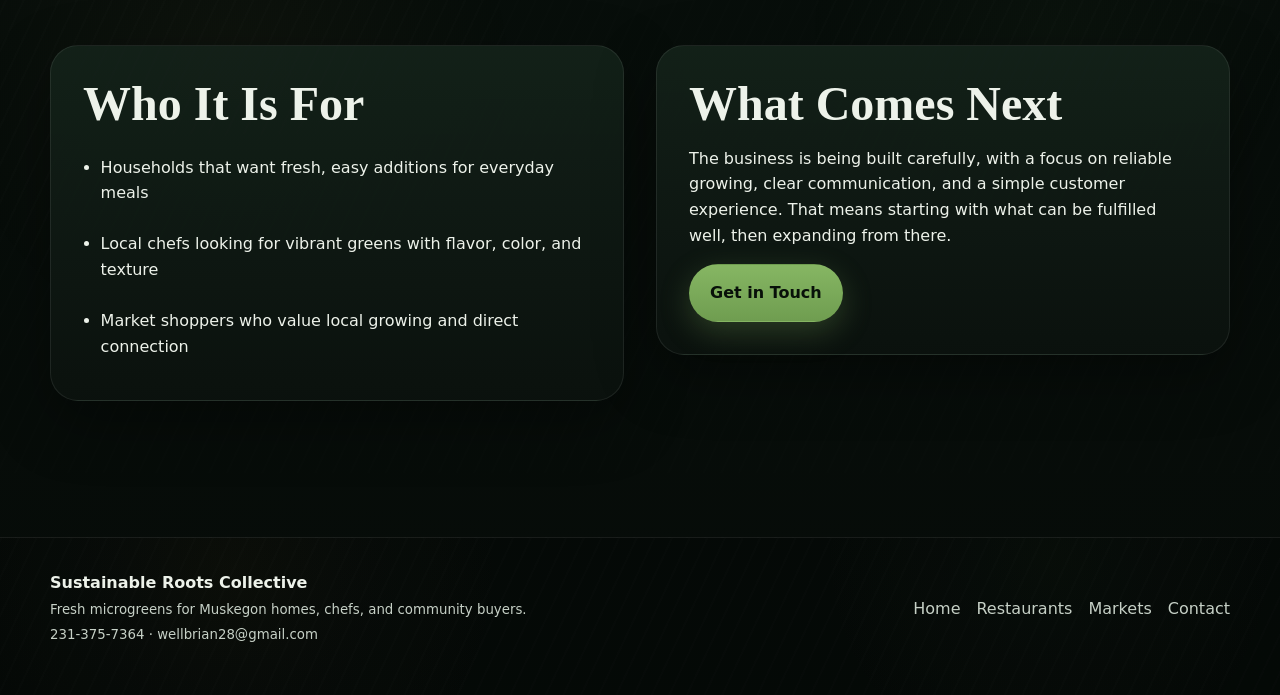
==== commit 415c7887: "Optimize hero image to WebP and add security headers" ====
--- a/about.html
+++ b/about.html
@@ -7,7 +7,7 @@
   <meta name="description" content="Learn more about Brian and the story behind Sustainable Roots Collective, a Muskegon microgreens business rooted in freshness, care, and real follow-through." />
   <meta property="og:title" content="About Sustainable Roots Collective" />
   <meta property="og:description" content="A rooted, local microgreens business built from a love of growing, practical systems, and community." />
-  <meta property="og:image" content="assets/brand/hero-art.png" />
+  <meta property="og:image" content="assets/brand/hero-art-opt.png" />
   <link rel="icon" type="image/svg+xml" href="assets/brand/favicon.svg" />
   <link rel="canonical" href="https://sustainable-roots-collective-site.netlify.app/about.html" />
   <link rel="stylesheet" href="styles.css" />
--- a/styles.css
+++ b/styles.css
@@ -145,3 +145,196 @@
   .step strong,.step p:last-child{grid-column:auto}
   .step-num{grid-row:auto;margin-top:0}
 }
+
+
+/* --- Preview-ready refinements: balanced brand bar + preserved hero magic --- */
+.site-header{
+  background: rgba(7,11,9,.82) !important;
+}
+
+.nav{
+  padding: 1.05rem 0 !important;
+  gap: 1.25rem !important;
+}
+
+.brand{
+  gap: 1rem !important;
+}
+
+.brand img{
+  width: 52px !important;
+  height: 52px !important;
+}
+
+.brand-name{
+  font-size: 1.18rem !important;
+  line-height: 1.05 !important;
+  letter-spacing: .035em !important;
+}
+
+.brand-tag{
+  font-size: .82rem !important;
+  letter-spacing: .18em !important;
+  color: #d7dece !important;
+  margin-top: .18rem !important;
+}
+
+.nav-links{
+  gap: 1.45rem !important;
+}
+
+.nav-links a{
+  font-size: 1.04rem !important;
+  color: #d7dece !important;
+}
+
+/* restore and slightly deepen the immersive hero feel */
+.hero{
+  padding: 4.15rem 0 2.8rem !important;
+}
+
+.hero-art-wrap::before{
+  inset: -10% -6% auto -6% !important;
+  height: 82% !important;
+  background:
+    radial-gradient(circle, rgba(134,182,99,.36), transparent 58%),
+    radial-gradient(circle at 50% 42%, rgba(199,162,87,.14), transparent 52%) !important;
+  filter: blur(24px) !important;
+}
+
+.hero-art{
+  border: 1px solid rgba(255,255,255,.1) !important;
+  box-shadow:
+    0 22px 70px rgba(0,0,0,.42),
+    0 0 0 1px rgba(255,255,255,.02) inset !important;
+}
+
+/* subtle texture for dark areas only */
+.site-header,
+.section:not(.section-light),
+.site-footer{
+  background-image:
+    radial-gradient(circle at 18% 20%, rgba(199,162,87,.04), transparent 26%),
+    radial-gradient(circle at 82% 12%, rgba(134,182,99,.03), transparent 22%),
+    repeating-linear-gradient(115deg, rgba(255,255,255,.008) 0 2px, transparent 2px 16px) !important;
+  background-blend-mode: soft-light, soft-light, soft-light !important;
+}
+
+@media (max-width: 900px){
+  .nav{
+    padding: .95rem 0 !important;
+  }
+
+  .brand img{
+    width: 46px !important;
+    height: 46px !important;
+  }
+
+  .brand-name{
+    font-size: 1.04rem !important;
+  }
+
+  .brand-tag{
+    font-size: .74rem !important;
+    letter-spacing: .16em !important;
+  }
+
+  .nav-links a{
+    font-size: .98rem !important;
+  }
+}
+
+
+
+/* --- Launch prep additions --- */
+.utility-grid{
+  display:grid;
+  grid-template-columns: 1.2fr .8fr;
+  gap:2rem;
+  align-items:start;
+}
+.policy-card, .faq-list, .info-panel, .notice-card{
+  background: linear-gradient(135deg, rgba(12,28,20,.9), rgba(14,22,18,.82));
+  border: 1px solid rgba(199,162,87,.22);
+  border-radius: 28px;
+  padding: 1.6rem;
+  box-shadow: 0 16px 40px rgba(0,0,0,.18);
+}
+.section-light .policy-card,
+.section-light .faq-list,
+.section-light .info-panel,
+.section-light .notice-card{
+  background: rgba(255,255,255,.75);
+}
+.notice-card p:last-child,
+.policy-card p:last-child,
+.info-panel p:last-child{
+  margin-bottom:0;
+}
+.faq-list details{
+  border-top:1px solid rgba(199,162,87,.18);
+  padding:1rem 0;
+}
+.faq-list details:first-child{border-top:none;padding-top:0;}
+.faq-list summary{
+  cursor:pointer;
+  font-weight:700;
+  list-style:none;
+  padding-right:1rem;
+}
+.faq-list summary::-webkit-details-marker{display:none;}
+.faq-list details[open] summary{margin-bottom:.7rem;}
+.small-muted{
+  font-size:.95rem;
+  opacity:.84;
+}
+.form-consent{
+  font-size:.94rem;
+  line-height:1.55;
+  opacity:.92;
+  margin-top:.9rem;
+}
+.form-consent input{
+  width:1rem;
+  height:1rem;
+  margin-right:.55rem;
+  vertical-align:middle;
+}
+.link-list{
+  display:grid;
+  gap:.6rem;
+  padding:0;
+  list-style:none;
+}
+.link-list a{text-decoration:none;}
+.list-clean{
+  margin:0;
+  padding-left:1.1rem;
+  display:grid;
+  gap:.5rem;
+}
+.cta-band{
+  background: linear-gradient(135deg, rgba(13,36,24,.95), rgba(8,14,11,.94));
+  border:1px solid rgba(199,162,87,.2);
+  border-radius:32px;
+  padding:1.8rem;
+  display:flex;
+  justify-content:space-between;
+  gap:1.5rem;
+  align-items:center;
+}
+.cta-band .btn-row{margin-top:0;}
+.inline-pill{
+  display:inline-block;
+  padding:.38rem .8rem;
+  border-radius:999px;
+  border:1px solid rgba(199,162,87,.28);
+  color:#d7dece;
+  font-size:.83rem;
+  letter-spacing:.12em;
+  text-transform:uppercase;
+}
+@media (max-width: 900px){
+  .utility-grid{grid-template-columns:1fr;}
+  .cta-band{flex-direction:column; align-items:flex-start;}
+}
